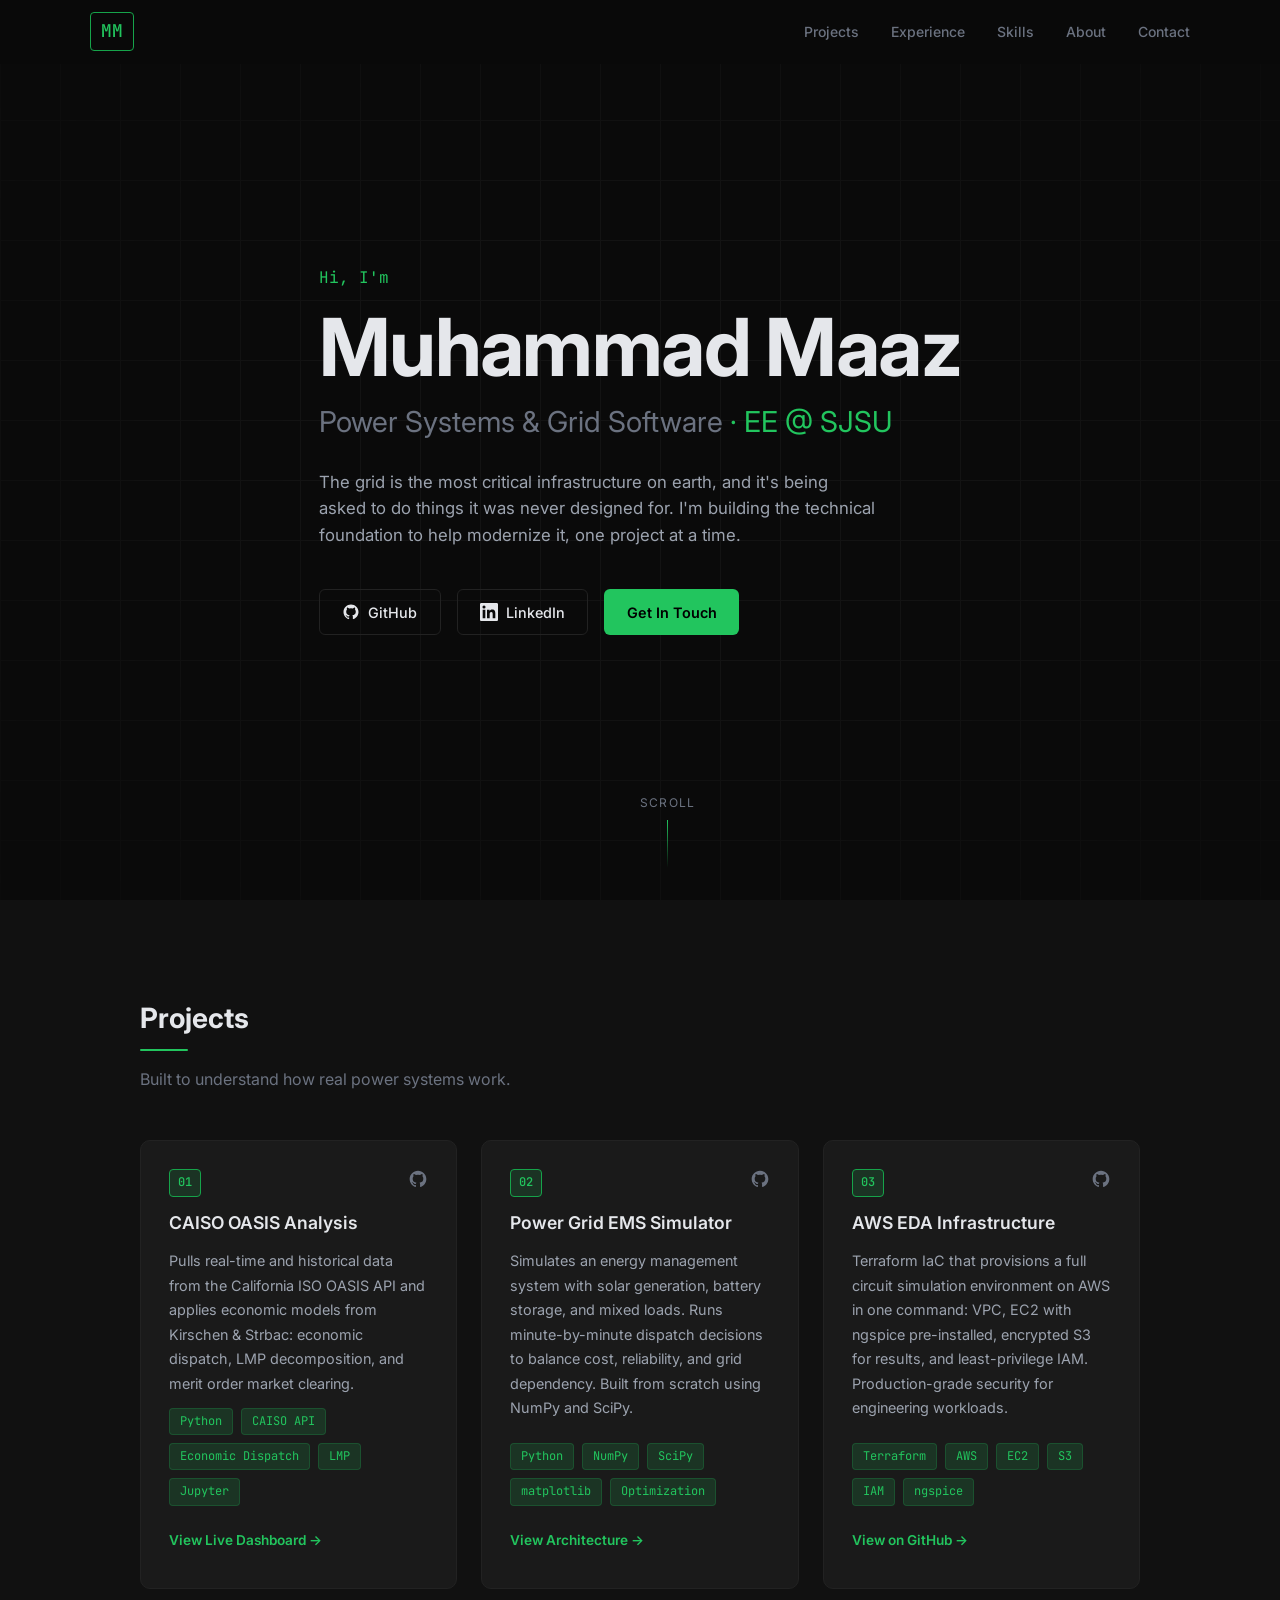
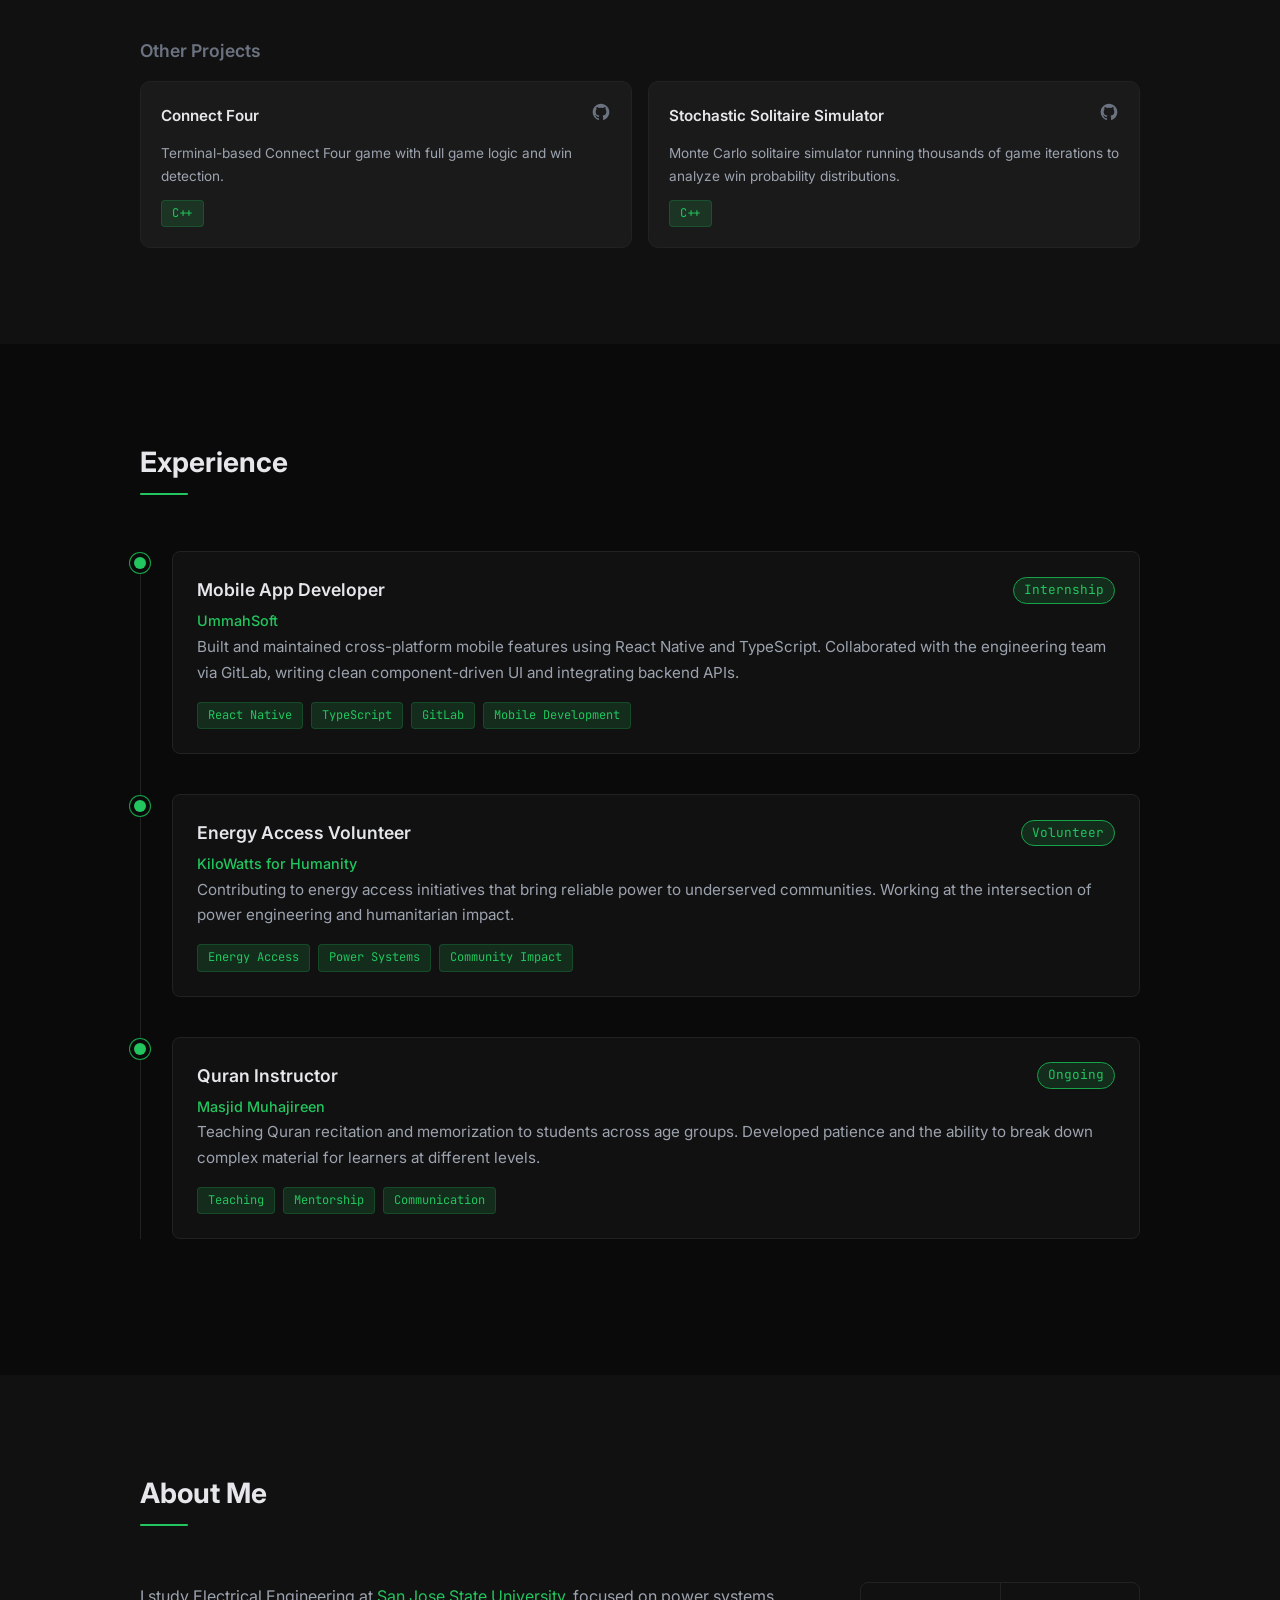
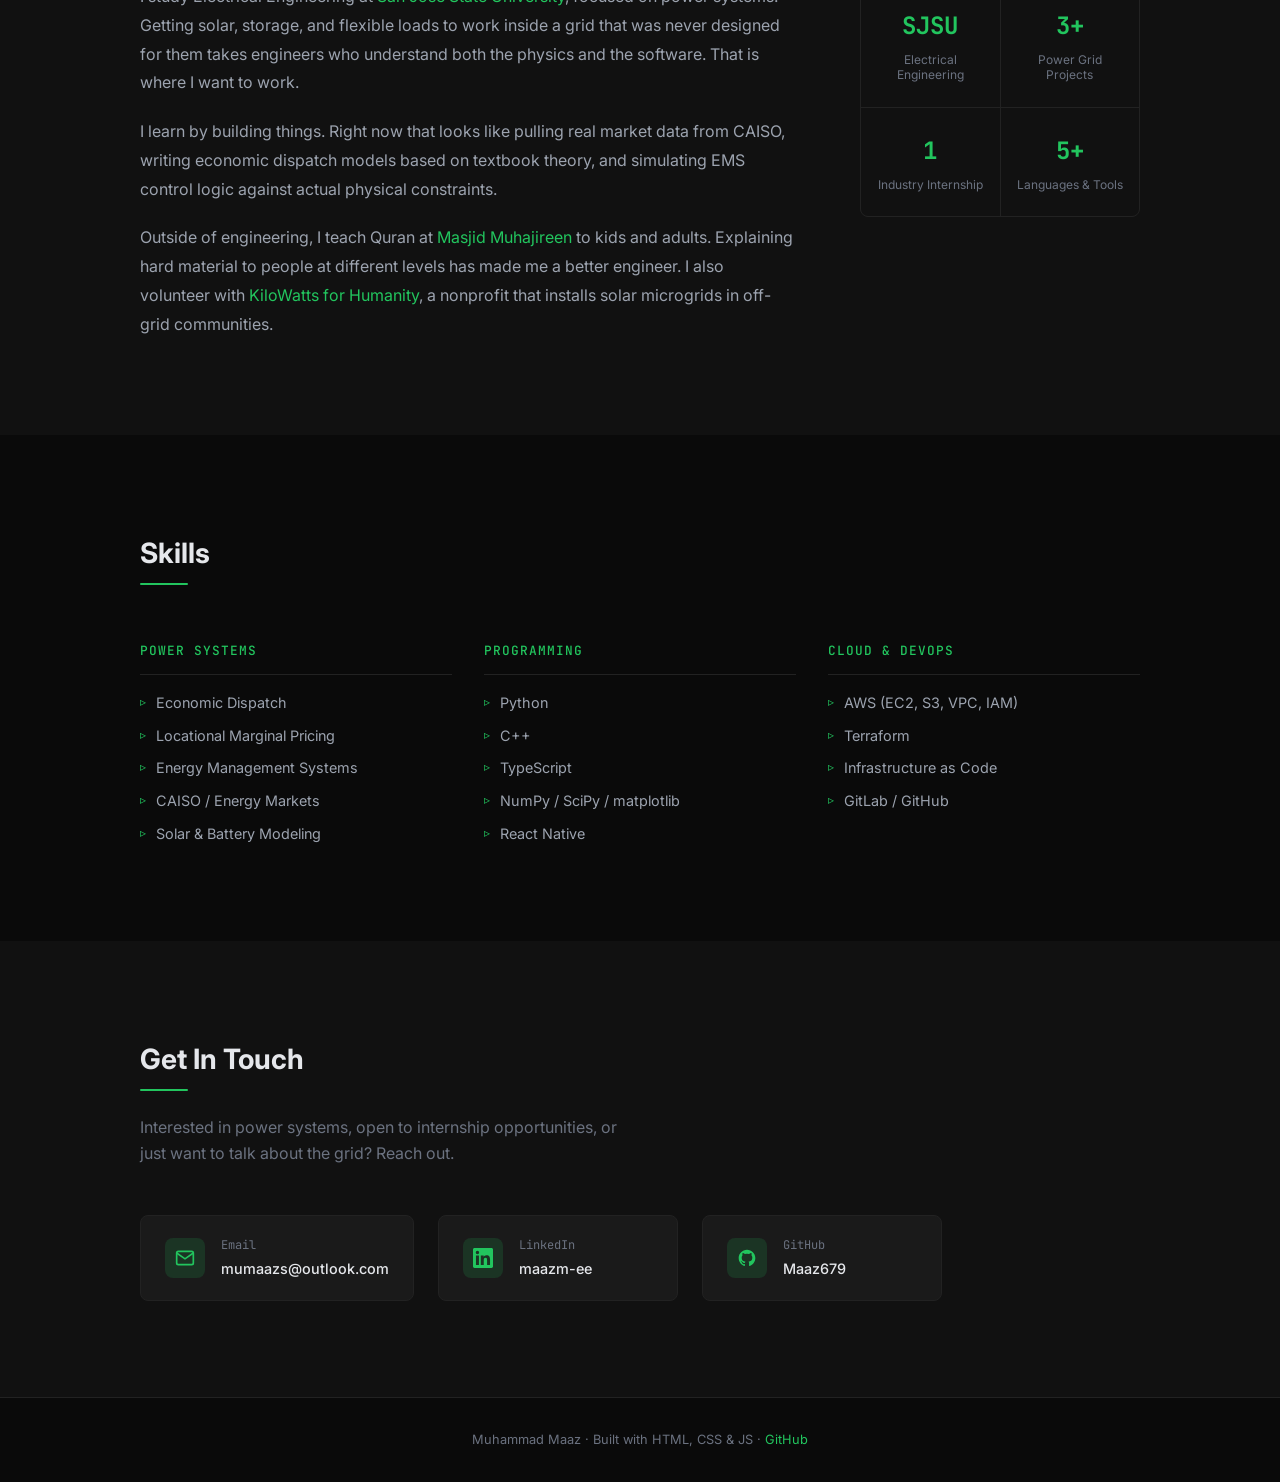
==== index.html @ 4a8b320c "Initial commit — personal portfolio site" ====
<!DOCTYPE html>
<html lang="en">
<head>
  <meta charset="UTF-8" />
  <meta name="viewport" content="width=device-width, initial-scale=1.0" />
  <title>Muhammad Maaz | Power Systems & Grid Software</title>
  <link rel="stylesheet" href="style.css" />
  <link rel="preconnect" href="https://fonts.googleapis.com" />
  <link href="https://fonts.googleapis.com/css2?family=Inter:wght@300;400;500;600;700&family=JetBrains+Mono:wght@400;500&display=swap" rel="stylesheet" />
</head>
<body>

  <!-- NAV -->
  <nav id="navbar">
    <div class="nav-inner">
      <a href="#hero" class="nav-logo">MM</a>
      <ul class="nav-links">
        <li><a href="#projects">Projects</a></li>
        <li><a href="#experience">Experience</a></li>
        <li><a href="#skills">Skills</a></li>
        <li><a href="#about">About</a></li>
        <li><a href="#contact">Contact</a></li>
      </ul>
    </div>
  </nav>

  <!-- HERO -->
  <section id="hero">
    <div class="hero-content">
      <p class="hero-greeting">Hi, I'm</p>
      <h1 class="hero-name">Muhammad Maaz</h1>
      <h2 class="hero-title">
        Power Systems & Grid Software
        <span class="accent"> · EE @ SJSU</span>
      </h2>
      <p class="hero-sub">
        The grid is the most critical infrastructure on earth, and it's being asked to do things it was never designed for. I'm building the technical foundation to help modernize it, one project at a time.
      </p>
      <div class="hero-links">
        <a href="https://github.com/Maaz679" target="_blank" class="btn btn-outline">
          <svg viewBox="0 0 24 24" fill="currentColor"><path d="M12 2C6.477 2 2 6.477 2 12c0 4.418 2.865 8.166 6.839 9.489.5.092.682-.217.682-.482 0-.237-.009-.868-.013-1.703-2.782.604-3.369-1.342-3.369-1.342-.454-1.155-1.11-1.463-1.11-1.463-.908-.62.069-.608.069-.608 1.003.07 1.531 1.03 1.531 1.03.892 1.529 2.341 1.087 2.91.832.092-.647.35-1.088.636-1.338-2.22-.253-4.555-1.11-4.555-4.943 0-1.091.39-1.984 1.029-2.683-.103-.253-.446-1.27.098-2.647 0 0 .84-.269 2.75 1.025A9.578 9.578 0 0112 6.836a9.59 9.59 0 012.504.337c1.909-1.294 2.747-1.025 2.747-1.025.546 1.377.202 2.394.1 2.647.64.699 1.028 1.592 1.028 2.683 0 3.842-2.339 4.687-4.566 4.935.359.309.678.919.678 1.852 0 1.336-.012 2.415-.012 2.743 0 .267.18.578.688.48C19.138 20.163 22 16.418 22 12c0-5.523-4.477-10-10-10z"/></svg>
          GitHub
        </a>
        <a href="https://www.linkedin.com/in/maazm-ee/" target="_blank" class="btn btn-outline">
          <svg viewBox="0 0 24 24" fill="currentColor"><path d="M20.447 20.452h-3.554v-5.569c0-1.328-.027-3.037-1.852-3.037-1.853 0-2.136 1.445-2.136 2.939v5.667H9.351V9h3.414v1.561h.046c.477-.9 1.637-1.85 3.37-1.85 3.601 0 4.267 2.37 4.267 5.455v6.286zM5.337 7.433a2.062 2.062 0 01-2.063-2.065 2.064 2.064 0 112.063 2.065zm1.782 13.019H3.555V9h3.564v11.452zM22.225 0H1.771C.792 0 0 .774 0 1.729v20.542C0 23.227.792 24 1.771 24h20.451C23.2 24 24 23.227 24 22.271V1.729C24 .774 23.2 0 22.222 0h.003z"/></svg>
          LinkedIn
        </a>
        <a href="mailto:mumaazs@outlook.com" class="btn btn-primary">
          Get In Touch
        </a>
      </div>
    </div>
    <div class="hero-grid-bg"></div>
    <div class="scroll-indicator">
      <span>Scroll</span>
      <div class="scroll-line"></div>
    </div>
  </section>

  <!-- PROJECTS -->
  <section id="projects">
    <div class="container">
      <h2 class="section-title">Projects</h2>
      <p class="section-sub">Built to understand how real power systems work.</p>

      <div class="projects-featured">

        <div class="project-card featured">
          <div class="project-header">
            <div class="project-icon">01</div>
            <div class="project-links">
              <a href="https://github.com/Maaz679/caiso-oasis-analysis" target="_blank" aria-label="GitHub">
                <svg viewBox="0 0 24 24" fill="currentColor"><path d="M12 2C6.477 2 2 6.477 2 12c0 4.418 2.865 8.166 6.839 9.489.5.092.682-.217.682-.482 0-.237-.009-.868-.013-1.703-2.782.604-3.369-1.342-3.369-1.342-.454-1.155-1.11-1.463-1.11-1.463-.908-.62.069-.608.069-.608 1.003.07 1.531 1.03 1.531 1.03.892 1.529 2.341 1.087 2.91.832.092-.647.35-1.088.636-1.338-2.22-.253-4.555-1.11-4.555-4.943 0-1.091.39-1.984 1.029-2.683-.103-.253-.446-1.27.098-2.647 0 0 .84-.269 2.75 1.025A9.578 9.578 0 0112 6.836a9.59 9.59 0 012.504.337c1.909-1.294 2.747-1.025 2.747-1.025.546 1.377.202 2.394.1 2.647.64.699 1.028 1.592 1.028 2.683 0 3.842-2.339 4.687-4.566 4.935.359.309.678.919.678 1.852 0 1.336-.012 2.415-.012 2.743 0 .267.18.578.688.48C19.138 20.163 22 16.418 22 12c0-5.523-4.477-10-10-10z"/></svg>
              </a>
            </div>
          </div>
          <h3>CAISO OASIS Analysis</h3>
          <p>Pulls real-time and historical data from the California ISO OASIS API and applies economic models from Kirschen & Strbac: economic dispatch, LMP decomposition, and merit order market clearing.</p>
          <div class="tag-list">
            <span class="tag">Python</span>
            <span class="tag">CAISO API</span>
            <span class="tag">Economic Dispatch</span>
            <span class="tag">LMP</span>
            <span class="tag">Jupyter</span>
          </div>
          <a href="https://caiso-oasis-analysis.onrender.com" target="_blank" class="project-demo-btn">View Live Dashboard →</a>
        </div>

        <div class="project-card featured">
          <div class="project-header">
            <div class="project-icon">02</div>
            <div class="project-links">
              <a href="https://github.com/Maaz679/powergrid-ems-simulator" target="_blank" aria-label="GitHub">
                <svg viewBox="0 0 24 24" fill="currentColor"><path d="M12 2C6.477 2 2 6.477 2 12c0 4.418 2.865 8.166 6.839 9.489.5.092.682-.217.682-.482 0-.237-.009-.868-.013-1.703-2.782.604-3.369-1.342-3.369-1.342-.454-1.155-1.11-1.463-1.11-1.463-.908-.62.069-.608.069-.608 1.003.07 1.531 1.03 1.531 1.03.892 1.529 2.341 1.087 2.91.832.092-.647.35-1.088.636-1.338-2.22-.253-4.555-1.11-4.555-4.943 0-1.091.39-1.984 1.029-2.683-.103-.253-.446-1.27.098-2.647 0 0 .84-.269 2.75 1.025A9.578 9.578 0 0112 6.836a9.59 9.59 0 012.504.337c1.909-1.294 2.747-1.025 2.747-1.025.546 1.377.202 2.394.1 2.647.64.699 1.028 1.592 1.028 2.683 0 3.842-2.339 4.687-4.566 4.935.359.309.678.919.678 1.852 0 1.336-.012 2.415-.012 2.743 0 .267.18.578.688.48C19.138 20.163 22 16.418 22 12c0-5.523-4.477-10-10-10z"/></svg>
              </a>
            </div>
          </div>
          <h3>Power Grid EMS Simulator</h3>
          <p>Simulates an energy management system with solar generation, battery storage, and mixed loads. Runs minute-by-minute dispatch decisions to balance cost, reliability, and grid dependency. Built from scratch using NumPy and SciPy.</p>
          <div class="tag-list">
            <span class="tag">Python</span>
            <span class="tag">NumPy</span>
            <span class="tag">SciPy</span>
            <span class="tag">matplotlib</span>
            <span class="tag">Optimization</span>
          </div>
          <a href="projects/ems/index.html" class="project-demo-btn">View Architecture →</a>
        </div>

        <div class="project-card featured">
          <div class="project-header">
            <div class="project-icon">03</div>
            <div class="project-links">
              <a href="https://github.com/Maaz679/aws-eda-infra" target="_blank" aria-label="GitHub">
                <svg viewBox="0 0 24 24" fill="currentColor"><path d="M12 2C6.477 2 2 6.477 2 12c0 4.418 2.865 8.166 6.839 9.489.5.092.682-.217.682-.482 0-.237-.009-.868-.013-1.703-2.782.604-3.369-1.342-3.369-1.342-.454-1.155-1.11-1.463-1.11-1.463-.908-.62.069-.608.069-.608 1.003.07 1.531 1.03 1.531 1.03.892 1.529 2.341 1.087 2.91.832.092-.647.35-1.088.636-1.338-2.22-.253-4.555-1.11-4.555-4.943 0-1.091.39-1.984 1.029-2.683-.103-.253-.446-1.27.098-2.647 0 0 .84-.269 2.75 1.025A9.578 9.578 0 0112 6.836a9.59 9.59 0 012.504.337c1.909-1.294 2.747-1.025 2.747-1.025.546 1.377.202 2.394.1 2.647.64.699 1.028 1.592 1.028 2.683 0 3.842-2.339 4.687-4.566 4.935.359.309.678.919.678 1.852 0 1.336-.012 2.415-.012 2.743 0 .267.18.578.688.48C19.138 20.163 22 16.418 22 12c0-5.523-4.477-10-10-10z"/></svg>
              </a>
            </div>
          </div>
          <h3>AWS EDA Infrastructure</h3>
          <p>Terraform IaC that provisions a full circuit simulation environment on AWS in one command: VPC, EC2 with ngspice pre-installed, encrypted S3 for results, and least-privilege IAM. Production-grade security for engineering workloads.</p>
          <div class="tag-list">
            <span class="tag">Terraform</span>
            <span class="tag">AWS</span>
            <span class="tag">EC2</span>
            <span class="tag">S3</span>
            <span class="tag">IAM</span>
            <span class="tag">ngspice</span>
          </div>
          <a href="https://github.com/Maaz679/aws-eda-infra" target="_blank" class="project-demo-btn">View on GitHub →</a>
        </div>

      </div>

      <h3 class="projects-sub-title">Other Projects</h3>
      <div class="projects-other">
        <div class="project-card small">
          <div class="project-header">
            <h4>Connect Four</h4>
            <a href="https://github.com/Maaz679/cs116-Fall2025-connectFour" target="_blank" aria-label="GitHub">
              <svg viewBox="0 0 24 24" fill="currentColor"><path d="M12 2C6.477 2 2 6.477 2 12c0 4.418 2.865 8.166 6.839 9.489.5.092.682-.217.682-.482 0-.237-.009-.868-.013-1.703-2.782.604-3.369-1.342-3.369-1.342-.454-1.155-1.11-1.463-1.11-1.463-.908-.62.069-.608.069-.608 1.003.07 1.531 1.03 1.531 1.03.892 1.529 2.341 1.087 2.91.832.092-.647.35-1.088.636-1.338-2.22-.253-4.555-1.11-4.555-4.943 0-1.091.39-1.984 1.029-2.683-.103-.253-.446-1.27.098-2.647 0 0 .84-.269 2.75 1.025A9.578 9.578 0 0112 6.836a9.59 9.59 0 012.504.337c1.909-1.294 2.747-1.025 2.747-1.025.546 1.377.202 2.394.1 2.647.64.699 1.028 1.592 1.028 2.683 0 3.842-2.339 4.687-4.566 4.935.359.309.678.919.678 1.852 0 1.336-.012 2.415-.012 2.743 0 .267.18.578.688.48C19.138 20.163 22 16.418 22 12c0-5.523-4.477-10-10-10z"/></svg>
            </a>
          </div>
          <p>Terminal-based Connect Four game with full game logic and win detection.</p>
          <div class="tag-list"><span class="tag">C++</span></div>
        </div>
        <div class="project-card small">
          <div class="project-header">
            <h4>Stochastic Solitaire Simulator</h4>
            <a href="https://github.com/Maaz679/CS116Fall2025_StochasticSolitaireSimulator" target="_blank" aria-label="GitHub">
              <svg viewBox="0 0 24 24" fill="currentColor"><path d="M12 2C6.477 2 2 6.477 2 12c0 4.418 2.865 8.166 6.839 9.489.5.092.682-.217.682-.482 0-.237-.009-.868-.013-1.703-2.782.604-3.369-1.342-3.369-1.342-.454-1.155-1.11-1.463-1.11-1.463-.908-.62.069-.608.069-.608 1.003.07 1.531 1.03 1.531 1.03.892 1.529 2.341 1.087 2.91.832.092-.647.35-1.088.636-1.338-2.22-.253-4.555-1.11-4.555-4.943 0-1.091.39-1.984 1.029-2.683-.103-.253-.446-1.27.098-2.647 0 0 .84-.269 2.75 1.025A9.578 9.578 0 0112 6.836a9.59 9.59 0 012.504.337c1.909-1.294 2.747-1.025 2.747-1.025.546 1.377.202 2.394.1 2.647.64.699 1.028 1.592 1.028 2.683 0 3.842-2.339 4.687-4.566 4.935.359.309.678.919.678 1.852 0 1.336-.012 2.415-.012 2.743 0 .267.18.578.688.48C19.138 20.163 22 16.418 22 12c0-5.523-4.477-10-10-10z"/></svg>
            </a>
          </div>
          <p>Monte Carlo solitaire simulator running thousands of game iterations to analyze win probability distributions.</p>
          <div class="tag-list"><span class="tag">C++</span></div>
        </div>
      </div>

    </div>
  </section>

  <!-- EXPERIENCE -->
  <section id="experience">
    <div class="container">
      <h2 class="section-title">Experience</h2>
      <div class="timeline">
        <div class="timeline-item">
          <div class="timeline-dot"></div>
          <div class="timeline-content">
            <div class="timeline-header">
              <h3>Mobile App Developer</h3>
              <span class="timeline-date">Internship</span>
            </div>
            <a href="https://masjidiapp.com/" target="_blank" class="timeline-company timeline-company-link">UmmahSoft</a>
            <p class="timeline-desc">
              Built and maintained cross-platform mobile features using React Native and TypeScript. Collaborated with the engineering team via GitLab, writing clean component-driven UI and integrating backend APIs.
            </p>
            <div class="tag-list">
              <span class="tag">React Native</span>
              <span class="tag">TypeScript</span>
              <span class="tag">GitLab</span>
              <span class="tag">Mobile Development</span>
            </div>
          </div>
        </div>

        <div class="timeline-item">
          <div class="timeline-dot"></div>
          <div class="timeline-content">
            <div class="timeline-header">
              <h3>Energy Access Volunteer</h3>
              <span class="timeline-date">Volunteer</span>
            </div>
            <a href="https://www.kilowattsforhumanity.org/" target="_blank" class="timeline-company timeline-company-link">KiloWatts for Humanity</a>
            <p class="timeline-desc">
              Contributing to energy access initiatives that bring reliable power to underserved communities. Working at the intersection of power engineering and humanitarian impact.
            </p>
            <div class="tag-list">
              <span class="tag">Energy Access</span>
              <span class="tag">Power Systems</span>
              <span class="tag">Community Impact</span>
            </div>
          </div>
        </div>

        <div class="timeline-item">
          <div class="timeline-dot"></div>
          <div class="timeline-content">
            <div class="timeline-header">
              <h3>Quran Instructor</h3>
              <span class="timeline-date">Ongoing</span>
            </div>
            <a href="https://www.masjidmuhajireen.org/" target="_blank" class="timeline-company timeline-company-link">Masjid Muhajireen</a>
            <p class="timeline-desc">
              Teaching Quran recitation and memorization to students across age groups. Developed patience and the ability to break down complex material for learners at different levels.
            </p>
            <div class="tag-list">
              <span class="tag">Teaching</span>
              <span class="tag">Mentorship</span>
              <span class="tag">Communication</span>
            </div>
          </div>
        </div>
      </div>
    </div>
  </section>

  <!-- ABOUT -->
  <section id="about">
    <div class="container">
      <h2 class="section-title">About Me</h2>
      <div class="about-grid">
        <div class="about-text">
          <p>
            I study Electrical Engineering at <a href="https://www.sjsu.edu/" target="_blank" class="accent timeline-company-link">San Jose State University</a>, focused on power systems. Getting solar, storage, and flexible loads to work inside a grid that was never designed for them takes engineers who understand both the physics and the software. That is where I want to work.
          </p>
          <p>
            I learn by building things. Right now that looks like pulling real market data from CAISO, writing economic dispatch models based on textbook theory, and simulating EMS control logic against actual physical constraints.
          </p>
          <p>
            Outside of engineering, I teach Quran at <a href="https://www.masjidmuhajireen.org/" target="_blank" class="accent timeline-company-link">Masjid Muhajireen</a> to kids and adults. Explaining hard material to people at different levels has made me a better engineer. I also volunteer with <a href="https://www.kilowattsforhumanity.org/" target="_blank" class="accent timeline-company-link">KiloWatts for Humanity</a>, a nonprofit that installs solar microgrids in off-grid communities.
          </p>
        </div>
        <div class="about-card">
          <div class="about-stat">
            <span class="stat-num accent">SJSU</span>
            <span class="stat-label">Electrical Engineering</span>
          </div>
          <div class="about-stat">
            <span class="stat-num accent">3+</span>
            <span class="stat-label">Power Grid Projects</span>
          </div>
          <div class="about-stat">
            <span class="stat-num accent">1</span>
            <span class="stat-label">Industry Internship</span>
          </div>
          <div class="about-stat">
            <span class="stat-num accent">5+</span>
            <span class="stat-label">Languages & Tools</span>
          </div>
        </div>
      </div>
    </div>
  </section>

  <!-- SKILLS -->
  <section id="skills">
    <div class="container">
      <h2 class="section-title">Skills</h2>
      <div class="skills-grid">
        <div class="skill-group">
          <h3 class="skill-group-title">Power Systems</h3>
          <ul class="skill-list">
            <li>Economic Dispatch</li>
            <li>Locational Marginal Pricing</li>
            <li>Energy Management Systems</li>
            <li>CAISO / Energy Markets</li>
            <li>Solar & Battery Modeling</li>
          </ul>
        </div>
        <div class="skill-group">
          <h3 class="skill-group-title">Programming</h3>
          <ul class="skill-list">
            <li>Python</li>
            <li>C++</li>
            <li>TypeScript</li>
            <li>NumPy / SciPy / matplotlib</li>
            <li>React Native</li>
          </ul>
        </div>
        <div class="skill-group">
          <h3 class="skill-group-title">Cloud & DevOps</h3>
          <ul class="skill-list">
            <li>AWS (EC2, S3, VPC, IAM)</li>
            <li>Terraform</li>
            <li>Infrastructure as Code</li>
            <li>GitLab / GitHub</li>
          </ul>
        </div>
      </div>
    </div>
  </section>

  <!-- CONTACT -->
  <section id="contact">
    <div class="container">
      <h2 class="section-title">Get In Touch</h2>
      <p class="contact-sub">
        Interested in power systems, open to internship opportunities, or just want to talk about the grid? Reach out.
      </p>
      <div class="contact-links">
        <a href="mailto:mumaazs@outlook.com" class="contact-item">
          <div class="contact-icon">
            <svg viewBox="0 0 24 24" fill="none" stroke="currentColor" stroke-width="2"><path d="M4 4h16c1.1 0 2 .9 2 2v12c0 1.1-.9 2-2 2H4c-1.1 0-2-.9-2-2V6c0-1.1.9-2 2-2z"/><polyline points="22,6 12,13 2,6"/></svg>
          </div>
          <div>
            <p class="contact-label">Email</p>
            <p class="contact-value">mumaazs@outlook.com</p>
          </div>
        </a>
        <a href="https://www.linkedin.com/in/maazm-ee/" target="_blank" class="contact-item">
          <div class="contact-icon">
            <svg viewBox="0 0 24 24" fill="currentColor"><path d="M20.447 20.452h-3.554v-5.569c0-1.328-.027-3.037-1.852-3.037-1.853 0-2.136 1.445-2.136 2.939v5.667H9.351V9h3.414v1.561h.046c.477-.9 1.637-1.85 3.37-1.85 3.601 0 4.267 2.37 4.267 5.455v6.286zM5.337 7.433a2.062 2.062 0 01-2.063-2.065 2.064 2.064 0 112.063 2.065zm1.782 13.019H3.555V9h3.564v11.452zM22.225 0H1.771C.792 0 0 .774 0 1.729v20.542C0 23.227.792 24 1.771 24h20.451C23.2 24 24 23.227 24 22.271V1.729C24 .774 23.2 0 22.222 0h.003z"/></svg>
          </div>
          <div>
            <p class="contact-label">LinkedIn</p>
            <p class="contact-value">maazm-ee</p>
          </div>
        </a>
        <a href="https://github.com/Maaz679" target="_blank" class="contact-item">
          <div class="contact-icon">
            <svg viewBox="0 0 24 24" fill="currentColor"><path d="M12 2C6.477 2 2 6.477 2 12c0 4.418 2.865 8.166 6.839 9.489.5.092.682-.217.682-.482 0-.237-.009-.868-.013-1.703-2.782.604-3.369-1.342-3.369-1.342-.454-1.155-1.11-1.463-1.11-1.463-.908-.62.069-.608.069-.608 1.003.07 1.531 1.03 1.531 1.03.892 1.529 2.341 1.087 2.91.832.092-.647.35-1.088.636-1.338-2.22-.253-4.555-1.11-4.555-4.943 0-1.091.39-1.984 1.029-2.683-.103-.253-.446-1.27.098-2.647 0 0 .84-.269 2.75 1.025A9.578 9.578 0 0112 6.836a9.59 9.59 0 012.504.337c1.909-1.294 2.747-1.025 2.747-1.025.546 1.377.202 2.394.1 2.647.64.699 1.028 1.592 1.028 2.683 0 3.842-2.339 4.687-4.566 4.935.359.309.678.919.678 1.852 0 1.336-.012 2.415-.012 2.743 0 .267.18.578.688.48C19.138 20.163 22 16.418 22 12c0-5.523-4.477-10-10-10z"/></svg>
          </div>
          <div>
            <p class="contact-label">GitHub</p>
            <p class="contact-value">Maaz679</p>
          </div>
        </a>
      </div>
    </div>
  </section>

  <footer>
    <p>Muhammad Maaz · Built with HTML, CSS & JS · <a href="https://github.com/Maaz679" target="_blank">GitHub</a></p>
  </footer>

  <script src="script.js"></script>
</body>
</html>
---- style.css ----
*, *::before, *::after {
  box-sizing: border-box;
  margin: 0;
  padding: 0;
}

:root {
  --green: #22c55e;
  --green-dim: #16a34a;
  --green-glow: rgba(34, 197, 94, 0.15);
  --bg: #0a0a0a;
  --bg2: #111111;
  --bg3: #1a1a1a;
  --border: #222222;
  --text: #e5e7eb;
  --muted: #6b7280;
  --font: 'Inter', system-ui, sans-serif;
  --mono: 'JetBrains Mono', monospace;
}

html {
  scroll-behavior: smooth;
}

body {
  background: var(--bg);
  color: var(--text);
  font-family: var(--font);
  font-size: 16px;
  line-height: 1.6;
  -webkit-font-smoothing: antialiased;
}

a {
  color: inherit;
  text-decoration: none;
}

.accent {
  color: var(--green);
}

/* ─── NAV ─── */
#navbar {
  position: fixed;
  top: 0;
  left: 0;
  right: 0;
  z-index: 100;
  padding: 0 2rem;
  height: 64px;
  background: rgba(10, 10, 10, 0.85);
  backdrop-filter: blur(12px);
  border-bottom: 1px solid transparent;
  transition: border-color 0.3s;
}

#navbar.scrolled {
  border-color: var(--border);
}

.nav-inner {
  max-width: 1100px;
  margin: 0 auto;
  height: 100%;
  display: flex;
  align-items: center;
  justify-content: space-between;
}

.nav-logo {
  font-family: var(--mono);
  font-weight: 500;
  font-size: 1.1rem;
  color: var(--green);
  border: 1px solid var(--green-dim);
  padding: 4px 10px;
  border-radius: 4px;
}

.nav-links {
  list-style: none;
  display: flex;
  gap: 2rem;
}

.nav-links a {
  font-size: 0.875rem;
  color: var(--muted);
  transition: color 0.2s;
  font-weight: 500;
}

.nav-links a:hover {
  color: var(--green);
}

/* ─── HERO ─── */
#hero {
  min-height: 100vh;
  display: flex;
  align-items: center;
  position: relative;
  padding: 0 2rem;
  overflow: hidden;
}

.hero-grid-bg {
  position: absolute;
  inset: 0;
  background-image:
    linear-gradient(var(--border) 1px, transparent 1px),
    linear-gradient(90deg, var(--border) 1px, transparent 1px);
  background-size: 60px 60px;
  mask-image: radial-gradient(ellipse 80% 80% at 50% 50%, black 30%, transparent 100%);
  opacity: 0.4;
  z-index: 0;
}

.hero-content {
  position: relative;
  z-index: 1;
  max-width: 800px;
  margin: 0 auto;
}

.hero-greeting {
  font-family: var(--mono);
  color: var(--green);
  font-size: 1rem;
  margin-bottom: 0.75rem;
  opacity: 0;
  animation: fadeUp 0.6s ease forwards 0.1s;
}

.hero-name {
  font-size: clamp(2.8rem, 7vw, 5rem);
  font-weight: 700;
  letter-spacing: -0.02em;
  line-height: 1.1;
  margin-bottom: 0.5rem;
  opacity: 0;
  animation: fadeUp 0.6s ease forwards 0.2s;
}

.hero-title {
  font-size: clamp(1.2rem, 3vw, 1.8rem);
  font-weight: 400;
  color: var(--muted);
  margin-bottom: 1.5rem;
  opacity: 0;
  animation: fadeUp 0.6s ease forwards 0.3s;
}

.hero-sub {
  font-size: 1.05rem;
  color: #9ca3af;
  max-width: 560px;
  margin-bottom: 2.5rem;
  opacity: 0;
  animation: fadeUp 0.6s ease forwards 0.4s;
}

.hero-links {
  display: flex;
  flex-wrap: wrap;
  gap: 1rem;
  opacity: 0;
  animation: fadeUp 0.6s ease forwards 0.5s;
}

.btn {
  display: inline-flex;
  align-items: center;
  gap: 0.5rem;
  padding: 0.65rem 1.4rem;
  border-radius: 6px;
  font-size: 0.9rem;
  font-weight: 500;
  transition: all 0.2s;
  cursor: pointer;
}

.btn svg {
  width: 18px;
  height: 18px;
}

.btn-outline {
  border: 1px solid var(--border);
  color: var(--text);
  background: transparent;
}

.btn-outline:hover {
  border-color: var(--green);
  color: var(--green);
  background: var(--green-glow);
}

.btn-primary {
  background: var(--green);
  color: #000;
  font-weight: 600;
}

.btn-primary:hover {
  background: #16a34a;
  transform: translateY(-1px);
}

.scroll-indicator {
  position: absolute;
  bottom: 2rem;
  left: 50%;
  transform: translateX(-50%);
  display: flex;
  flex-direction: column;
  align-items: center;
  gap: 0.5rem;
  color: var(--muted);
  font-size: 0.75rem;
  letter-spacing: 0.1em;
  text-transform: uppercase;
  opacity: 0;
  animation: fadeUp 0.6s ease forwards 0.9s;
}

.scroll-line {
  width: 1px;
  height: 48px;
  background: linear-gradient(to bottom, var(--green), transparent);
  animation: scrollPulse 1.5s ease-in-out infinite;
}

/* ─── SECTIONS ─── */
section {
  padding: 6rem 2rem;
}

.container {
  max-width: 1000px;
  margin: 0 auto;
}

.section-title {
  font-size: 1.75rem;
  font-weight: 700;
  margin-bottom: 0.5rem;
  position: relative;
  display: inline-block;
}

.section-title::after {
  content: '';
  display: block;
  height: 2px;
  width: 48px;
  background: var(--green);
  margin-top: 8px;
  border-radius: 2px;
}

.section-sub {
  color: var(--muted);
  margin-top: 0.5rem;
  margin-bottom: 3rem;
  font-size: 1rem;
}

/* ─── ABOUT ─── */
#about {
  background: var(--bg2);
}

.about-grid {
  display: grid;
  grid-template-columns: 1fr 280px;
  gap: 4rem;
  margin-top: 3rem;
  align-items: start;
}

.about-text p {
  color: #9ca3af;
  margin-bottom: 1.25rem;
  font-size: 1rem;
  line-height: 1.8;
}

.about-text p:last-child {
  margin-bottom: 0;
}

.about-card {
  display: grid;
  grid-template-columns: 1fr 1fr;
  gap: 1px;
  background: var(--border);
  border: 1px solid var(--border);
  border-radius: 8px;
  overflow: hidden;
}

.about-stat {
  background: var(--bg2);
  padding: 1.5rem 1rem;
  display: flex;
  flex-direction: column;
  gap: 0.4rem;
  align-items: center;
  text-align: center;
}

.stat-num {
  font-size: 1.5rem;
  font-weight: 700;
  font-family: var(--mono);
}

.stat-label {
  font-size: 0.75rem;
  color: var(--muted);
  line-height: 1.3;
}

/* ─── EXPERIENCE ─── */
.timeline {
  margin-top: 3rem;
  position: relative;
  padding-left: 2rem;
}

.timeline::before {
  content: '';
  position: absolute;
  left: 0;
  top: 12px;
  bottom: 0;
  width: 1px;
  background: var(--border);
}

.timeline-item {
  position: relative;
  margin-bottom: 2.5rem;
}

.timeline-dot {
  position: absolute;
  left: -2.375rem;
  top: 6px;
  width: 12px;
  height: 12px;
  background: var(--green);
  border-radius: 50%;
  box-shadow: 0 0 0 4px var(--bg), 0 0 0 5px var(--green-dim);
}

.timeline-content {
  background: var(--bg2);
  border: 1px solid var(--border);
  border-radius: 8px;
  padding: 1.5rem;
  transition: border-color 0.2s;
}

.timeline-content:hover {
  border-color: var(--green-dim);
}

.timeline-header {
  display: flex;
  align-items: center;
  justify-content: space-between;
  margin-bottom: 0.25rem;
}

.timeline-header h3 {
  font-size: 1.1rem;
  font-weight: 600;
}

.timeline-date {
  font-size: 0.8rem;
  font-family: var(--mono);
  color: var(--green);
  background: var(--green-glow);
  padding: 2px 10px;
  border-radius: 20px;
  border: 1px solid var(--green-dim);
}

.timeline-company-link:hover {
  text-decoration: underline;
  text-decoration-color: var(--green-dim);
}

.timeline-company {
  color: var(--green);
  font-size: 0.9rem;
  font-weight: 500;
  margin-bottom: 0.75rem;
}

.timeline-desc {
  color: #9ca3af;
  font-size: 0.95rem;
  line-height: 1.7;
  margin-bottom: 1rem;
}

/* ─── TAGS ─── */
.tag-list {
  display: flex;
  flex-wrap: wrap;
  gap: 0.5rem;
}

.tag {
  font-size: 0.75rem;
  font-family: var(--mono);
  color: var(--green);
  background: var(--green-glow);
  border: 1px solid rgba(34, 197, 94, 0.2);
  padding: 3px 10px;
  border-radius: 4px;
}

/* ─── PROJECTS ─── */
#projects {
  background: var(--bg2);
}

.projects-featured {
  display: grid;
  grid-template-columns: repeat(auto-fit, minmax(280px, 1fr));
  gap: 1.5rem;
  margin-top: 3rem;
}

.project-card {
  background: var(--bg3);
  border: 1px solid var(--border);
  border-radius: 10px;
  padding: 1.75rem;
  transition: border-color 0.2s, transform 0.2s, box-shadow 0.2s;
  display: flex;
  flex-direction: column;
  gap: 0.75rem;
}

.project-card:hover {
  border-color: var(--green-dim);
  transform: translateY(-3px);
  box-shadow: 0 8px 32px rgba(34, 197, 94, 0.08);
}

.project-card.featured h3 {
  font-size: 1.1rem;
  font-weight: 600;
}

.project-card p {
  color: #9ca3af;
  font-size: 0.9rem;
  line-height: 1.7;
  flex: 1;
}

.project-header {
  display: flex;
  align-items: flex-start;
  justify-content: space-between;
}

.project-icon {
  font-family: var(--mono);
  font-size: 0.75rem;
  font-weight: 500;
  color: var(--green);
  background: var(--green-glow);
  border: 1px solid var(--green-dim);
  padding: 3px 8px;
  border-radius: 4px;
}

.project-links a {
  color: var(--muted);
  transition: color 0.2s;
}

.project-links a:hover {
  color: var(--green);
}

.project-links svg, .project-card.small .project-header a svg {
  width: 20px;
  height: 20px;
}

.project-demo-btn {
  display: inline-flex;
  align-items: center;
  font-size: 0.85rem;
  font-weight: 600;
  color: var(--green);
  padding: 0.5rem 0;
  border-bottom: 1px solid transparent;
  transition: border-color 0.2s;
  margin-top: 0.25rem;
  align-self: flex-start;
}

.project-demo-btn:hover {
  border-color: var(--green);
}

.projects-sub-title {
  font-size: 1.1rem;
  font-weight: 600;
  color: var(--muted);
  margin-top: 3rem;
  margin-bottom: 1rem;
}

.projects-other {
  display: grid;
  grid-template-columns: repeat(auto-fit, minmax(260px, 1fr));
  gap: 1rem;
}

.project-card.small {
  padding: 1.25rem;
}

.project-card.small h4 {
  font-size: 0.95rem;
  font-weight: 600;
}

.project-card.small .project-header {
  align-items: center;
}

.project-card.small .project-header a {
  color: var(--muted);
  transition: color 0.2s;
}

.project-card.small .project-header a:hover {
  color: var(--green);
}

.project-card.small p {
  font-size: 0.85rem;
}

/* ─── SKILLS ─── */
.skills-grid {
  display: grid;
  grid-template-columns: repeat(auto-fit, minmax(220px, 1fr));
  gap: 2rem;
  margin-top: 3rem;
}

.skill-group-title {
  font-family: var(--mono);
  font-size: 0.8rem;
  font-weight: 500;
  color: var(--green);
  text-transform: uppercase;
  letter-spacing: 0.08em;
  margin-bottom: 1rem;
  padding-bottom: 0.75rem;
  border-bottom: 1px solid var(--border);
}

.skill-list {
  list-style: none;
  display: flex;
  flex-direction: column;
  gap: 0.6rem;
}

.skill-list li {
  font-size: 0.9rem;
  color: #9ca3af;
  padding-left: 1rem;
  position: relative;
}

.skill-list li::before {
  content: '▹';
  position: absolute;
  left: 0;
  color: var(--green);
  font-size: 0.75rem;
  top: 1px;
}

/* ─── CONTACT ─── */
#contact {
  background: var(--bg2);
}

.contact-sub {
  color: var(--muted);
  margin-top: 1rem;
  margin-bottom: 3rem;
  max-width: 500px;
  font-size: 1rem;
}

.contact-links {
  display: flex;
  flex-wrap: wrap;
  gap: 1.5rem;
}

.contact-item {
  display: flex;
  align-items: center;
  gap: 1rem;
  padding: 1.25rem 1.5rem;
  background: var(--bg3);
  border: 1px solid var(--border);
  border-radius: 8px;
  transition: border-color 0.2s, transform 0.2s;
  min-width: 240px;
}

.contact-item:hover {
  border-color: var(--green-dim);
  transform: translateY(-2px);
}

.contact-icon {
  width: 40px;
  height: 40px;
  background: var(--green-glow);
  border-radius: 8px;
  display: flex;
  align-items: center;
  justify-content: center;
  color: var(--green);
  flex-shrink: 0;
}

.contact-icon svg {
  width: 20px;
  height: 20px;
}

.contact-label {
  font-size: 0.75rem;
  color: var(--muted);
  font-family: var(--mono);
  margin-bottom: 2px;
}

.contact-value {
  font-size: 0.9rem;
  font-weight: 500;
}

/* ─── FOOTER ─── */
footer {
  border-top: 1px solid var(--border);
  padding: 2rem;
  text-align: center;
  color: var(--muted);
  font-size: 0.8rem;
}

footer a {
  color: var(--green);
}

/* ─── ANIMATIONS ─── */
@keyframes fadeUp {
  from {
    opacity: 0;
    transform: translateY(20px);
  }
  to {
    opacity: 1;
    transform: translateY(0);
  }
}

@keyframes scrollPulse {
  0%, 100% { opacity: 1; }
  50% { opacity: 0.3; }
}

/* ─── RESPONSIVE ─── */
@media (max-width: 768px) {
  .about-grid {
    grid-template-columns: 1fr;
    gap: 2.5rem;
  }

  .about-card {
    max-width: 400px;
  }

  .nav-links {
    display: none;
  }

  section {
    padding: 4rem 1.25rem;
  }

  .hero-links {
    flex-direction: column;
    align-items: flex-start;
  }

  .contact-links {
    flex-direction: column;
  }

  .contact-item {
    min-width: unset;
    width: 100%;
  }
}
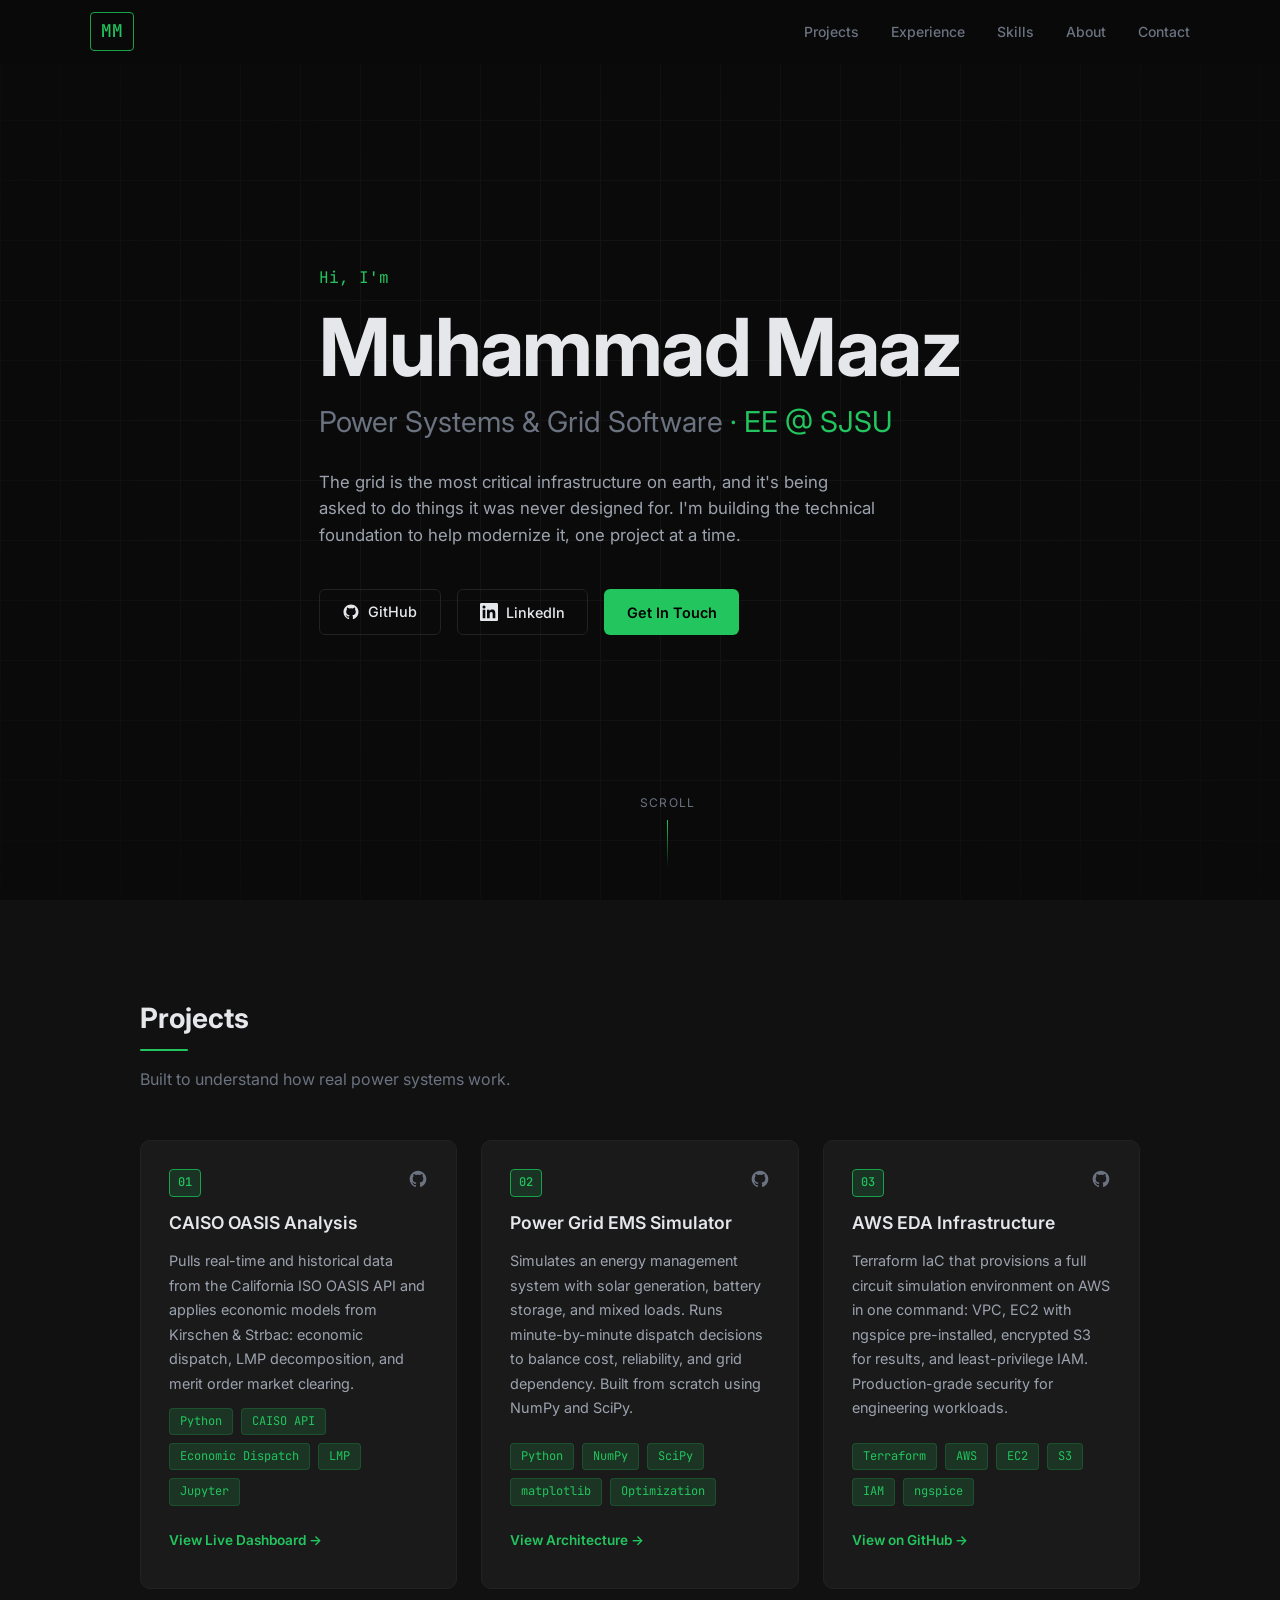
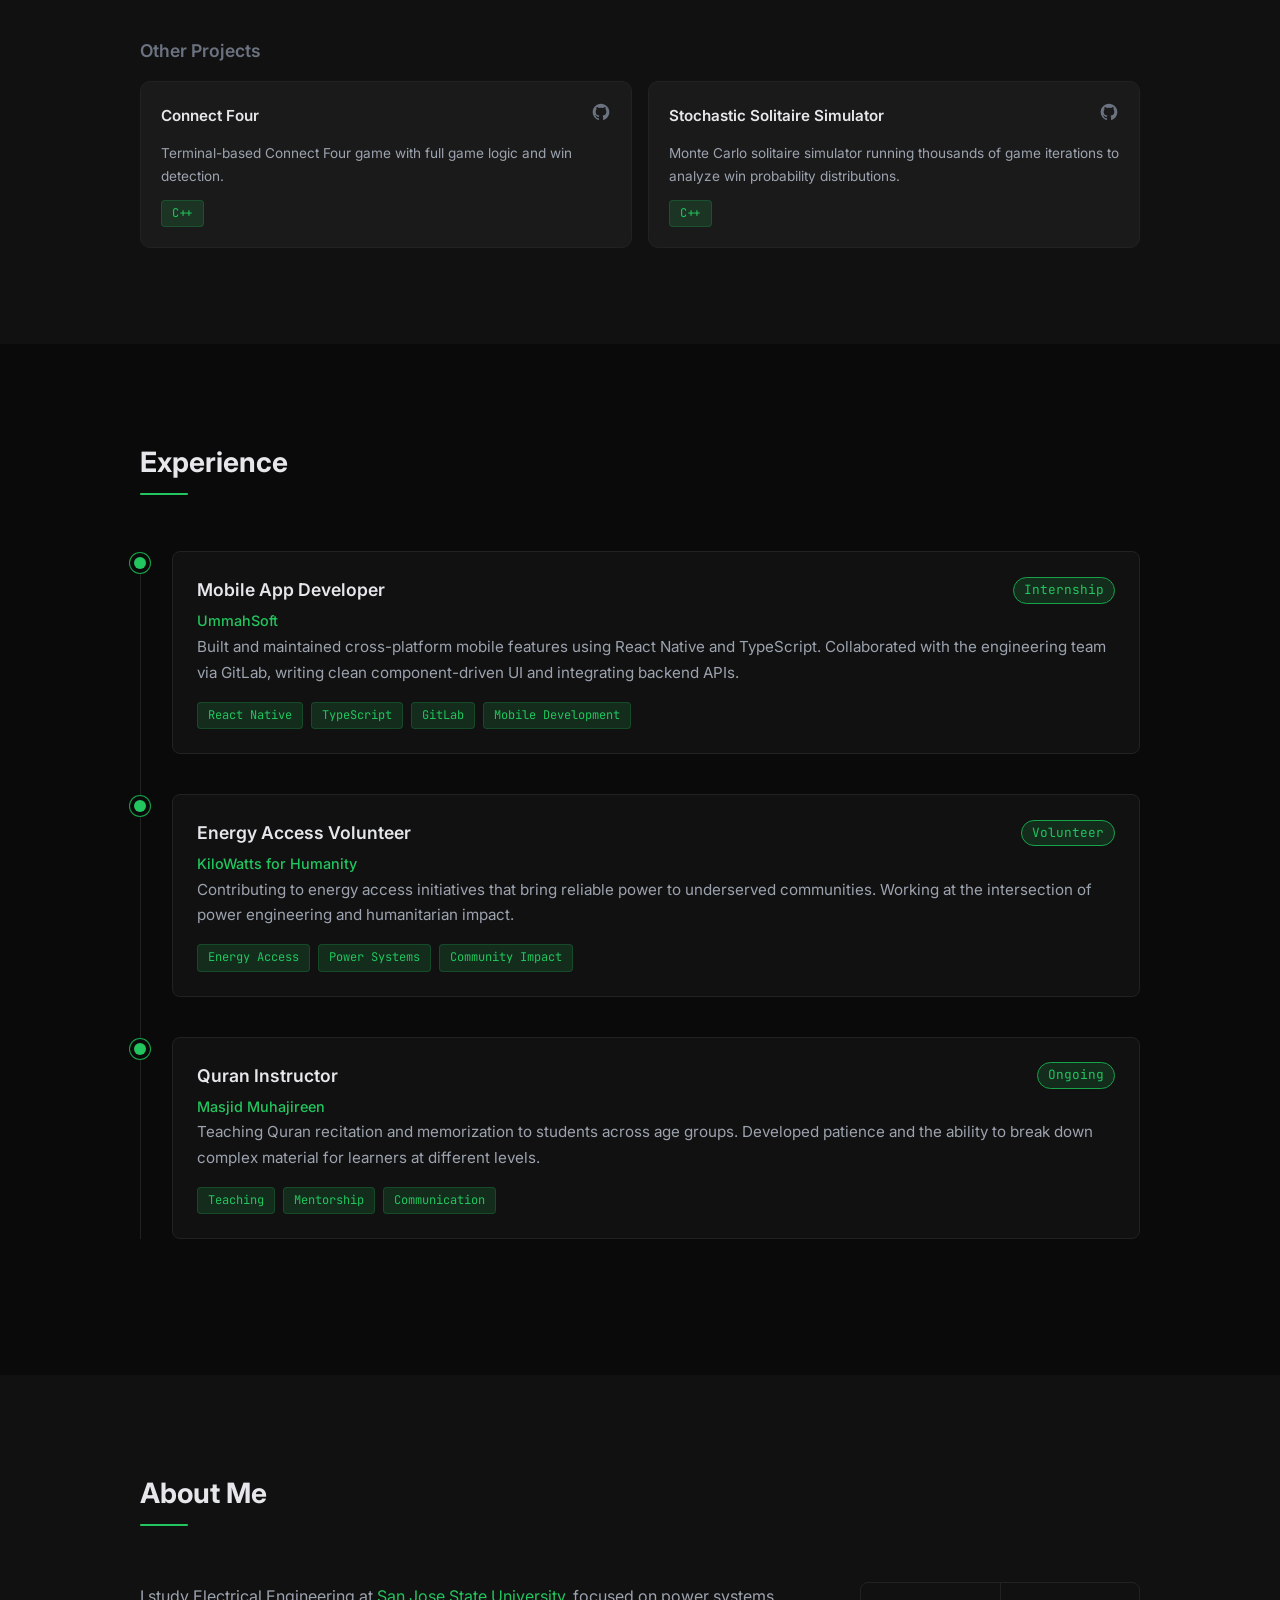
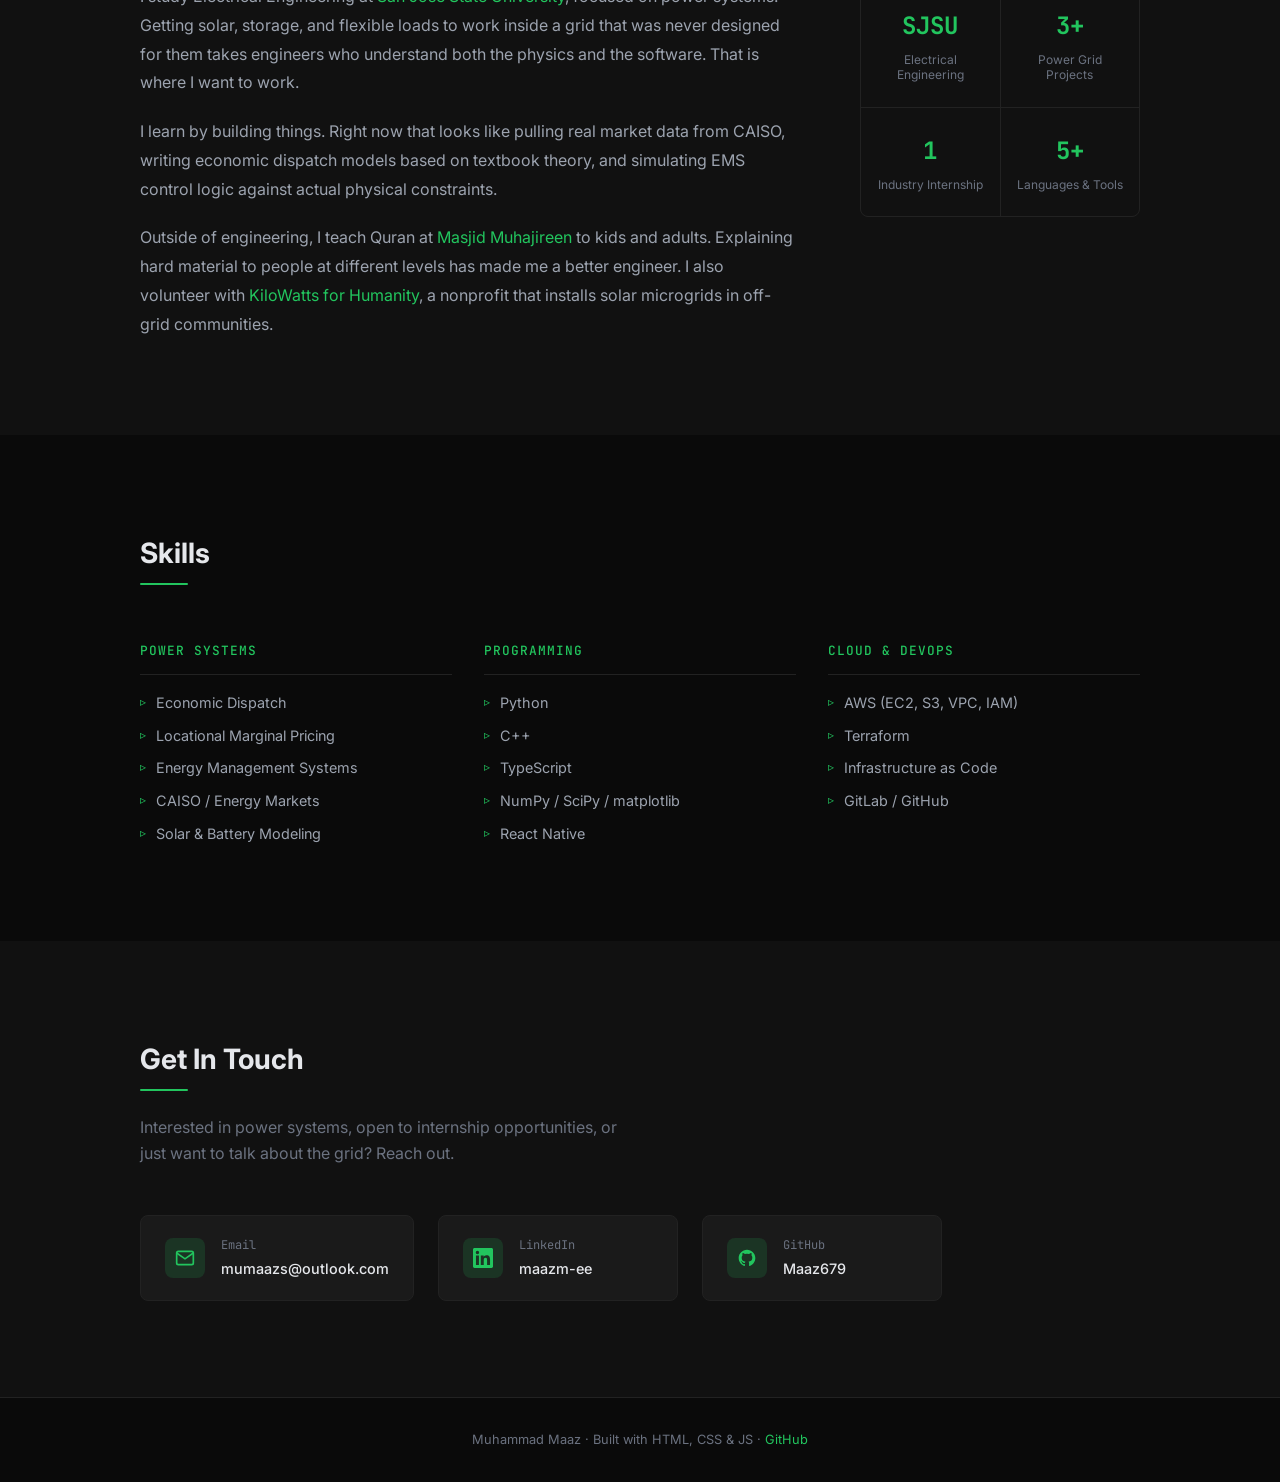
==== commit 1425846c: "Fix README em dashes, add meta description to index.html" ====
--- a/index.html
+++ b/index.html
@@ -5,6 +5,7 @@
   <meta name="viewport" content="width=device-width, initial-scale=1.0" />
   <title>Muhammad Maaz | Power Systems & Grid Software</title>
   <link rel="stylesheet" href="style.css" />
+  <meta name="description" content="Muhammad Maaz - Electrical Engineering student at SJSU focused on power systems. Building toward the software layer of the modern grid." />
   <link rel="preconnect" href="https://fonts.googleapis.com" />
   <link href="https://fonts.googleapis.com/css2?family=Inter:wght@300;400;500;600;700&family=JetBrains+Mono:wght@400;500&display=swap" rel="stylesheet" />
 </head>
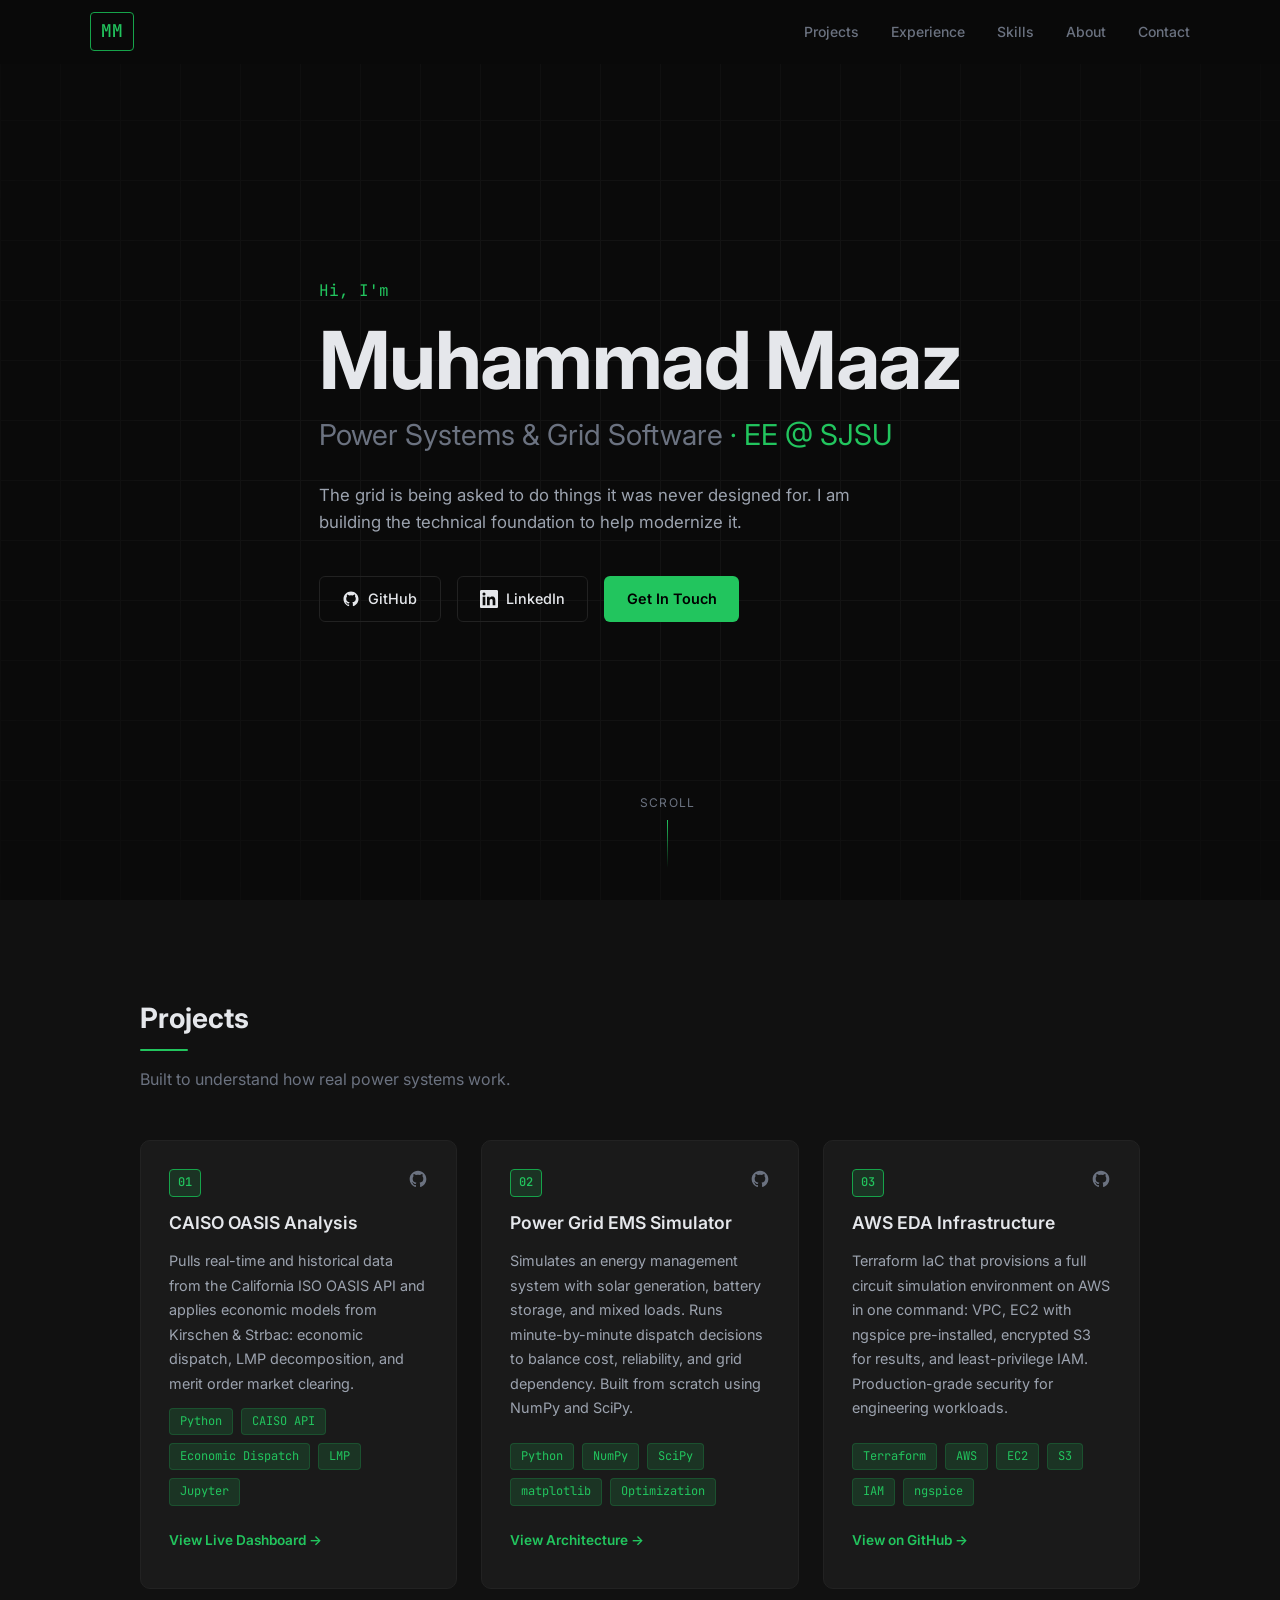
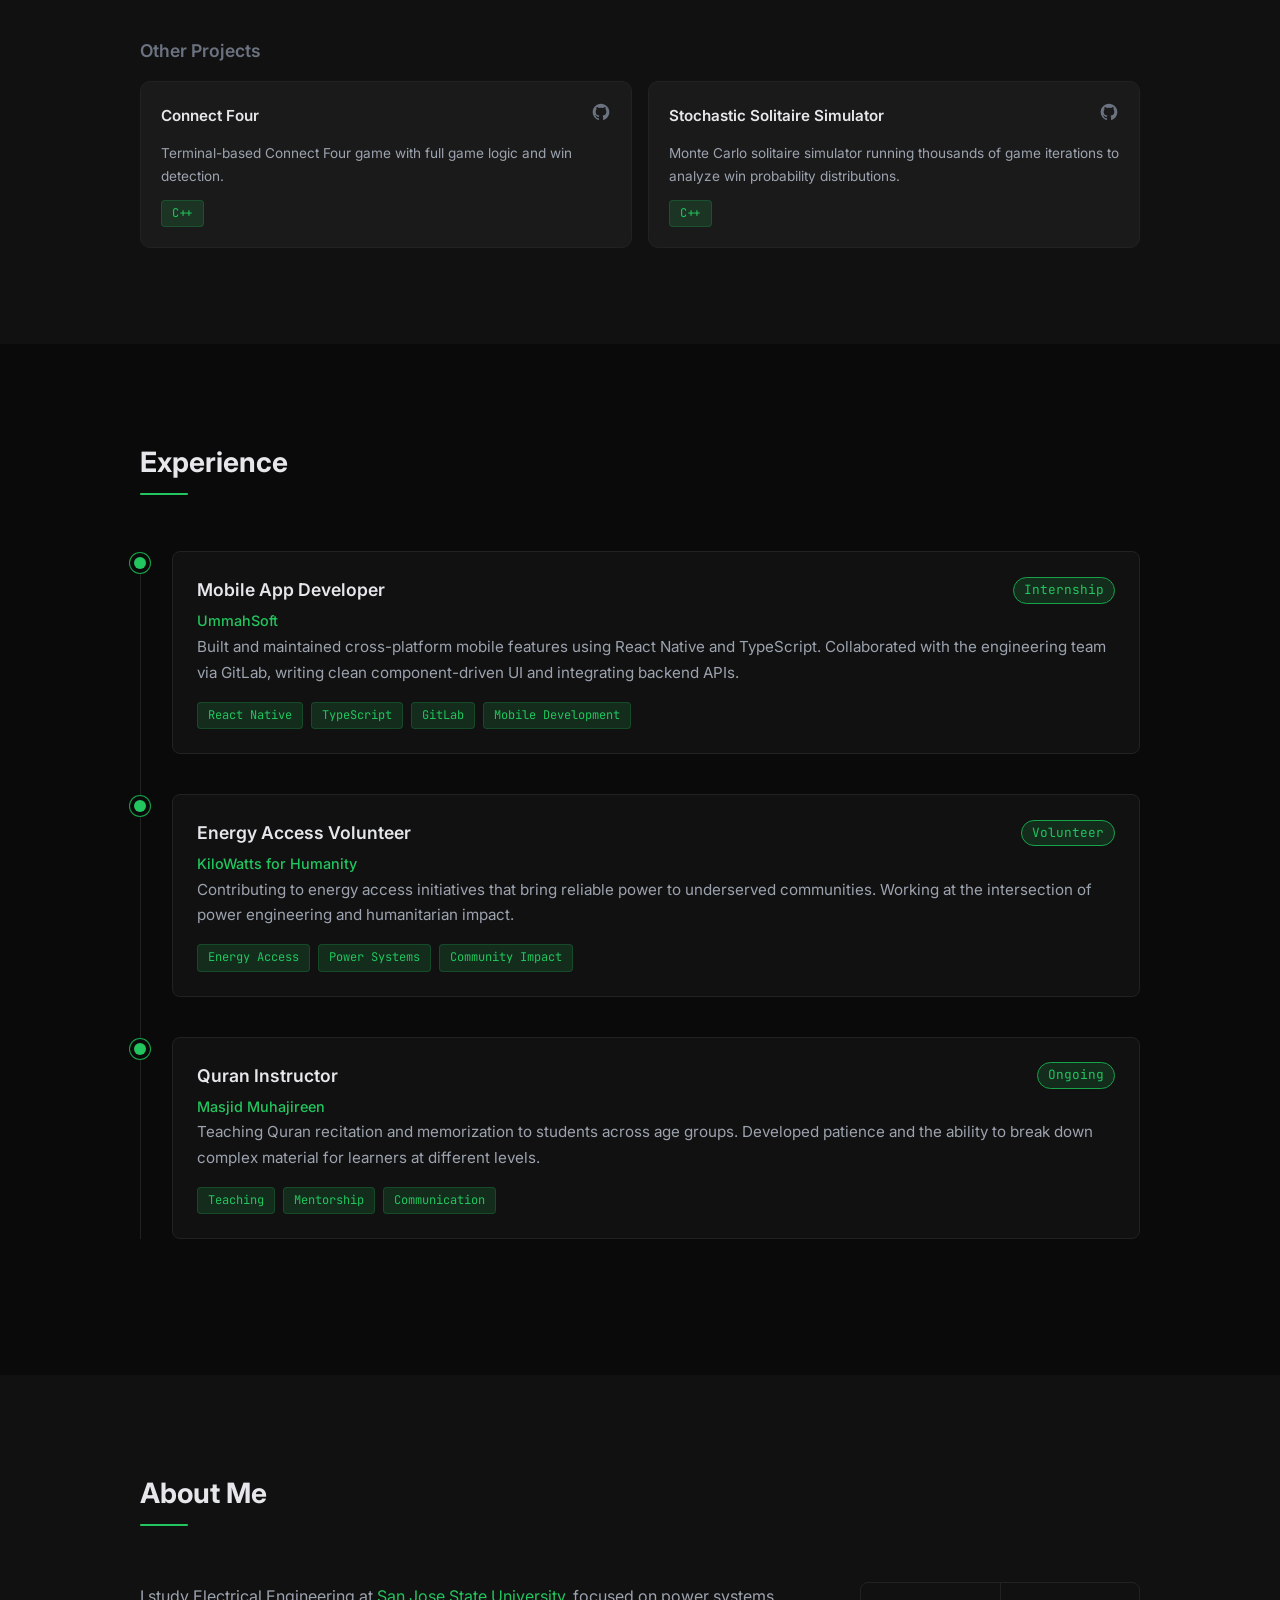
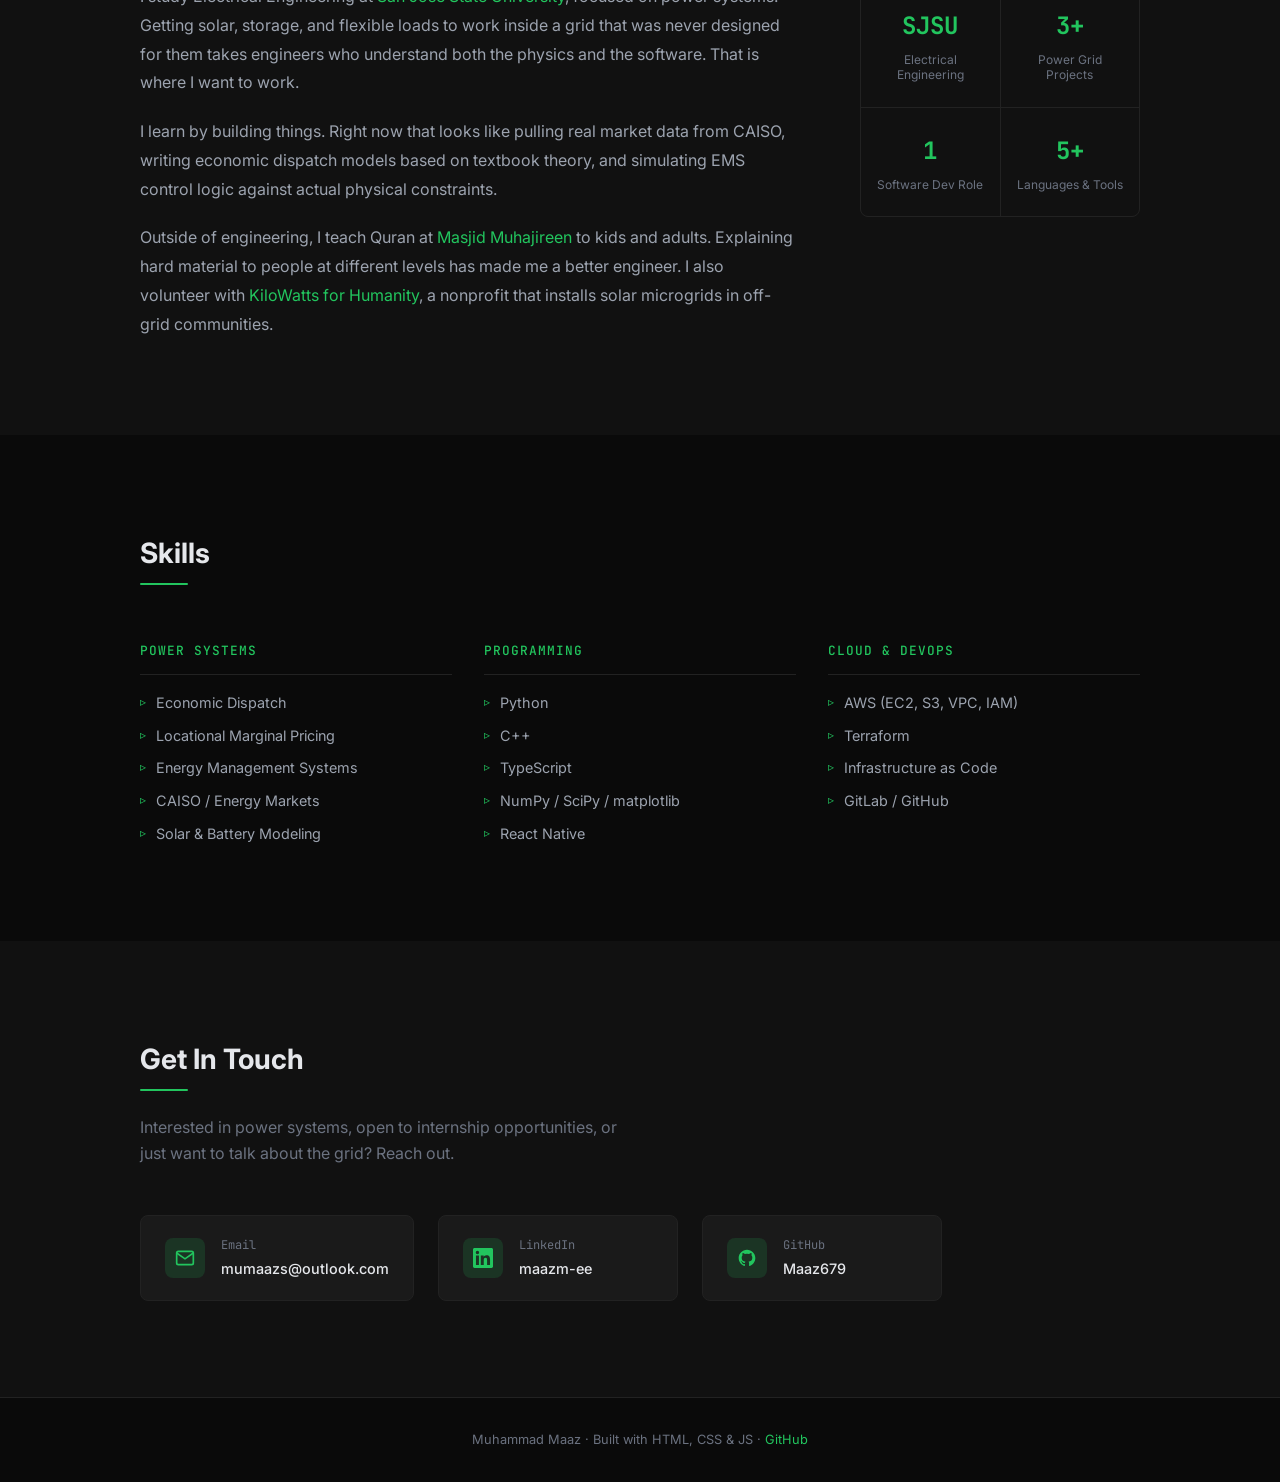
==== commit 19bbc47f: "Tighten hero tagline, update stat label to Software Dev Role" ====
--- a/index.html
+++ b/index.html
@@ -35,7 +35,7 @@
         <span class="accent"> · EE @ SJSU</span>
       </h2>
       <p class="hero-sub">
-        The grid is the most critical infrastructure on earth, and it's being asked to do things it was never designed for. I'm building the technical foundation to help modernize it, one project at a time.
+        The grid is being asked to do things it was never designed for. I am building the technical foundation to help modernize it.
       </p>
       <div class="hero-links">
         <a href="https://github.com/Maaz679" target="_blank" class="btn btn-outline">
@@ -252,7 +252,7 @@
           </div>
           <div class="about-stat">
             <span class="stat-num accent">1</span>
-            <span class="stat-label">Industry Internship</span>
+            <span class="stat-label">Software Dev Role</span>
           </div>
           <div class="about-stat">
             <span class="stat-num accent">5+</span>
